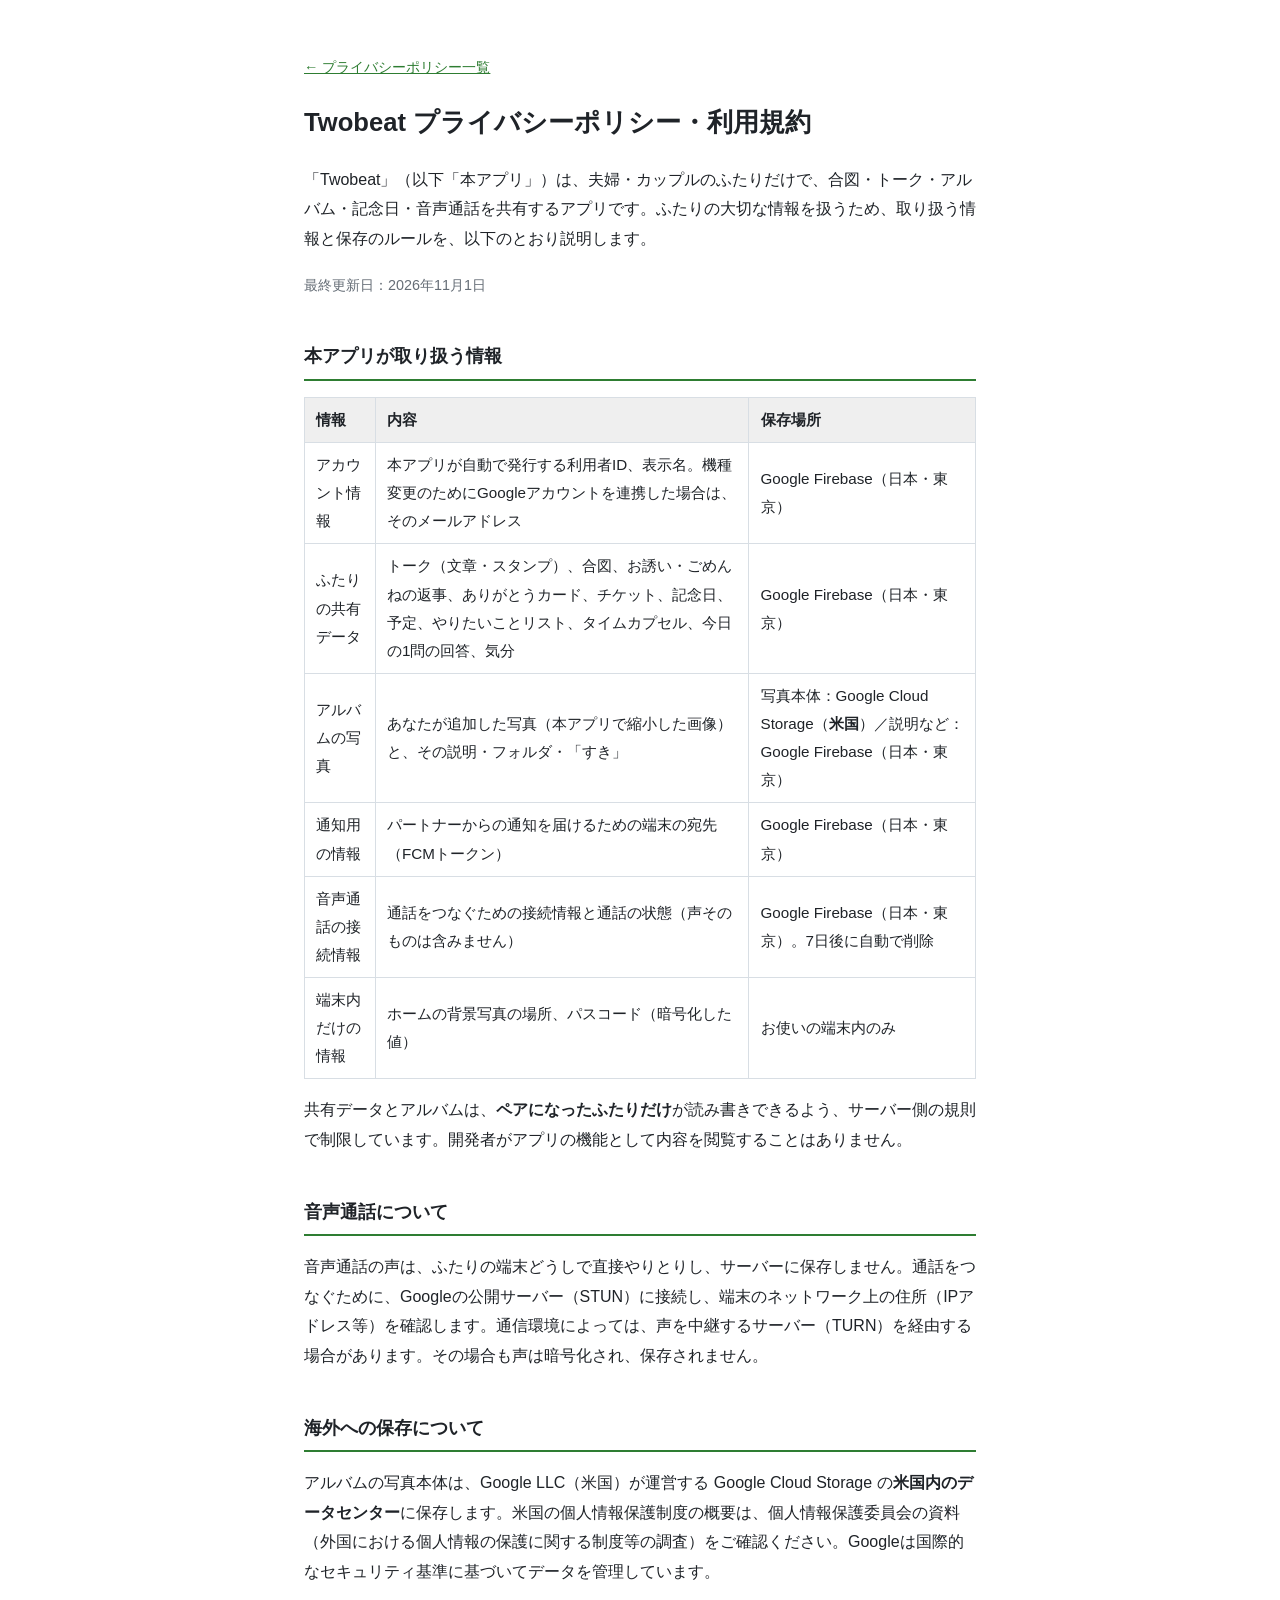
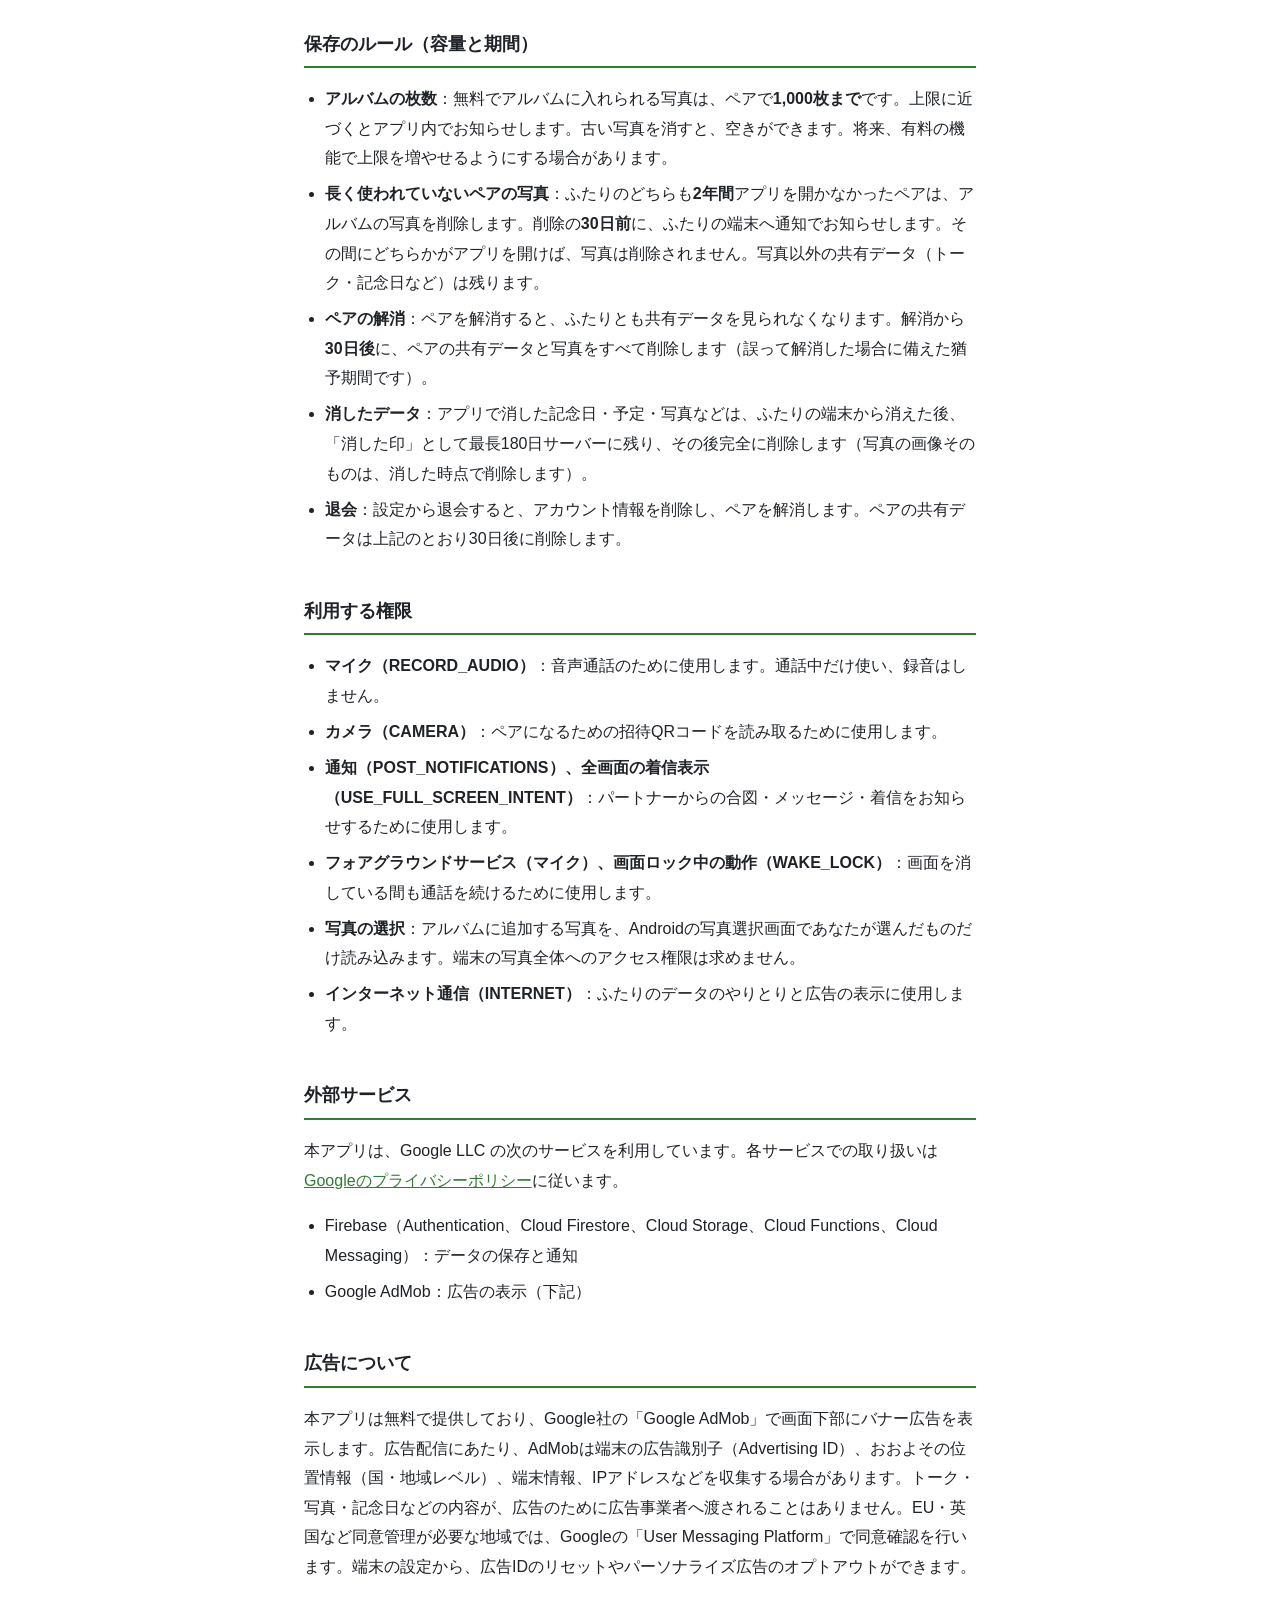
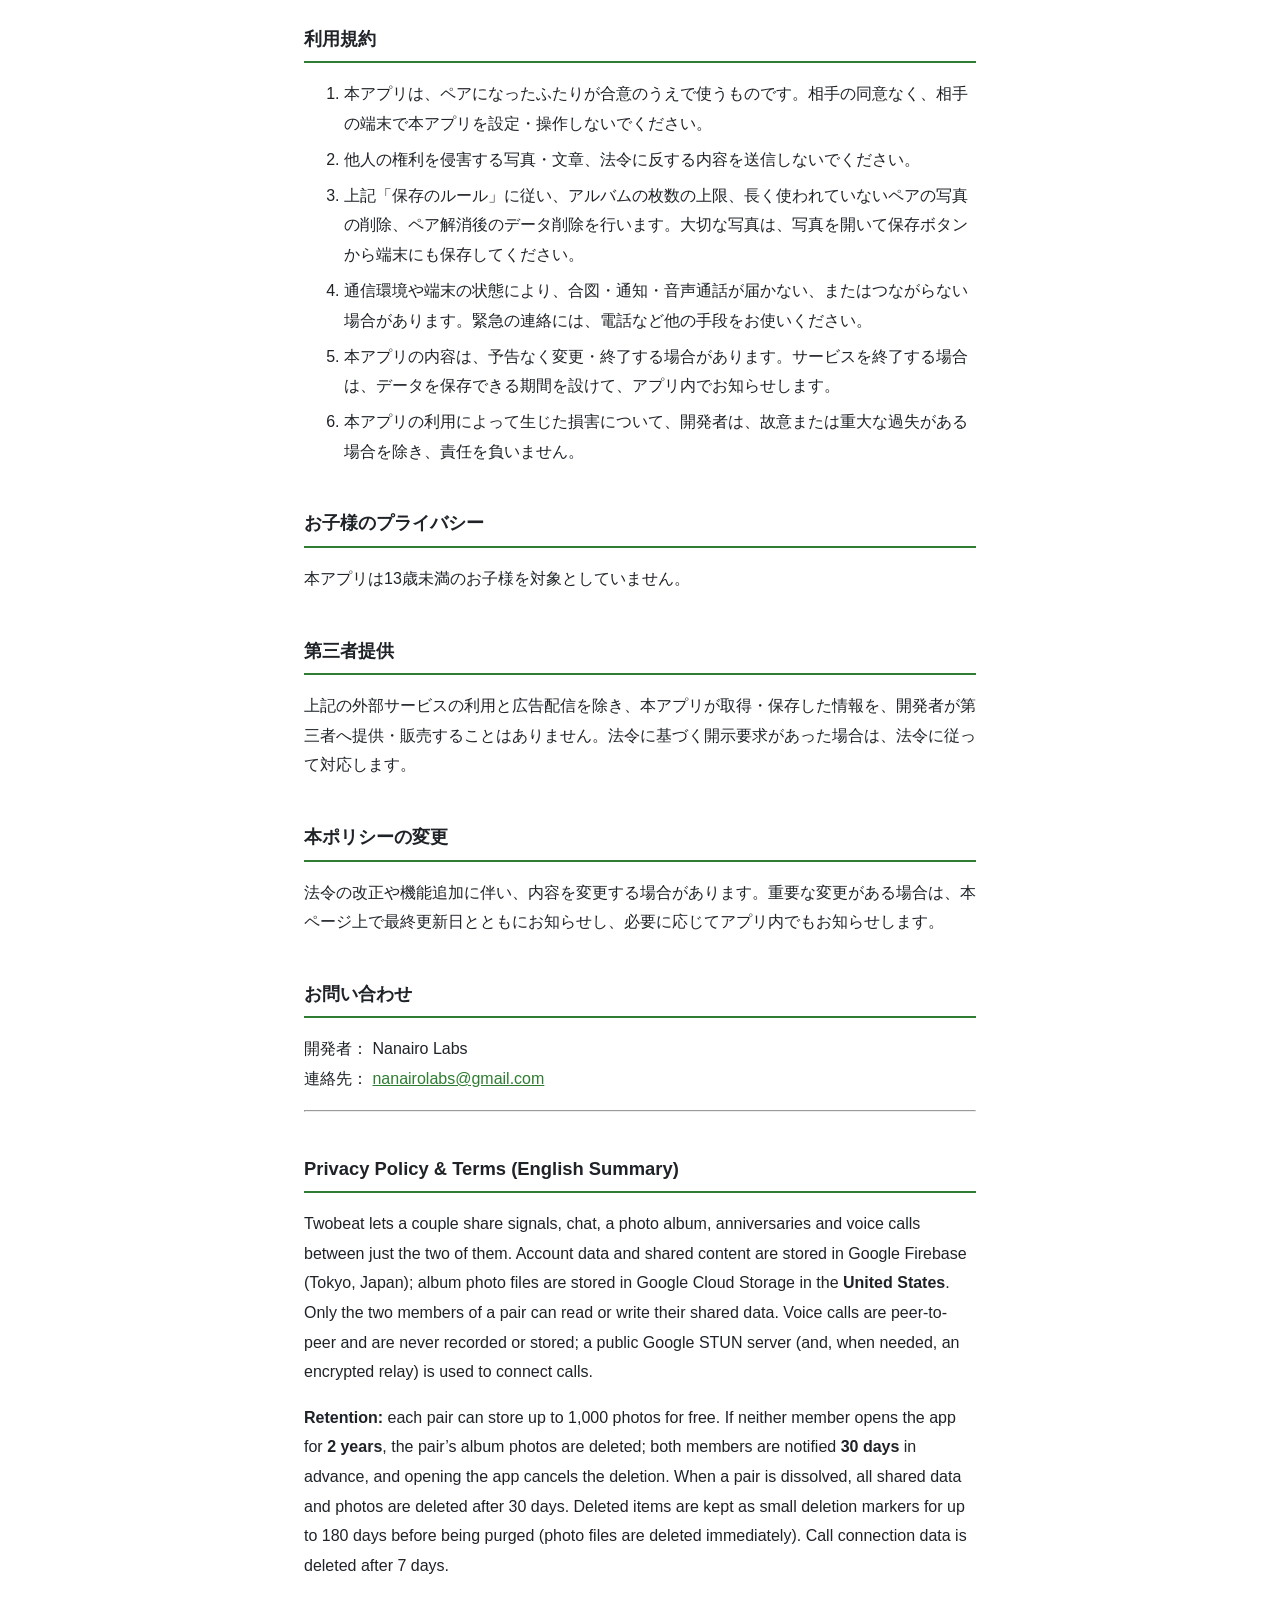
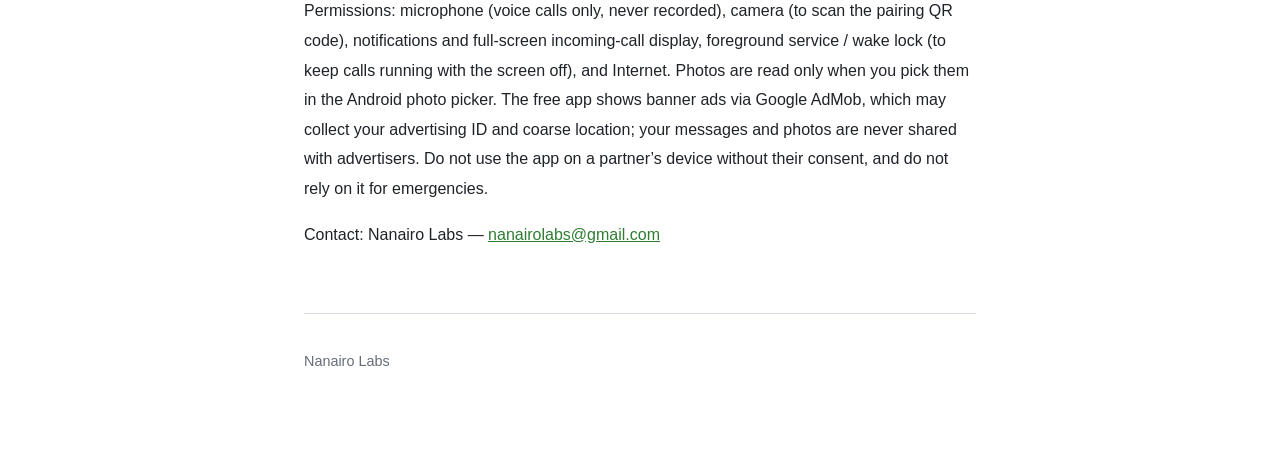
==== privacy/twobeat.html @ 0a3fe404 "Add Twobeat privacy policy and terms Co-Authored-By: Claude Opus 5.5 <noreply@anthropic.com>" ====
<!DOCTYPE html>
<html lang="ja">
<head>
<meta charset="utf-8">
<meta name="viewport" content="width=device-width, initial-scale=1">
<title>Twobeat プライバシーポリシー・利用規約 | Nanairo Labs</title>
<link rel="stylesheet" href="style.css">
</head>
<body>
<main>
<p class="back"><a href="./">&larr; プライバシーポリシー一覧</a></p>
<h1>Twobeat プライバシーポリシー・利用規約</h1>
<p class="pp-lede">「Twobeat」（以下「本アプリ」）は、夫婦・カップルのふたりだけで、合図・トーク・アルバム・記念日・音声通話を共有するアプリです。ふたりの大切な情報を扱うため、取り扱う情報と保存のルールを、以下のとおり説明します。</p>
<p><em>最終更新日：2026年11月1日</em></p>

<h2>本アプリが取り扱う情報</h2>
<table>
<thead>
<tr><th>情報</th><th>内容</th><th>保存場所</th></tr>
</thead>
<tbody>
<tr><td>アカウント情報</td><td>本アプリが自動で発行する利用者ID、表示名。機種変更のためにGoogleアカウントを連携した場合は、そのメールアドレス</td><td>Google Firebase（日本・東京）</td></tr>
<tr><td>ふたりの共有データ</td><td>トーク（文章・スタンプ）、合図、お誘い・ごめんねの返事、ありがとうカード、チケット、記念日、予定、やりたいことリスト、タイムカプセル、今日の1問の回答、気分</td><td>Google Firebase（日本・東京）</td></tr>
<tr><td>アルバムの写真</td><td>あなたが追加した写真（本アプリで縮小した画像）と、その説明・フォルダ・「すき」</td><td>写真本体：Google Cloud Storage（<strong>米国</strong>）／説明など：Google Firebase（日本・東京）</td></tr>
<tr><td>通知用の情報</td><td>パートナーからの通知を届けるための端末の宛先（FCMトークン）</td><td>Google Firebase（日本・東京）</td></tr>
<tr><td>音声通話の接続情報</td><td>通話をつなぐための接続情報と通話の状態（声そのものは含みません）</td><td>Google Firebase（日本・東京）。7日後に自動で削除</td></tr>
<tr><td>端末内だけの情報</td><td>ホームの背景写真の場所、パスコード（暗号化した値）</td><td>お使いの端末内のみ</td></tr>
</tbody>
</table>
<p>共有データとアルバムは、<strong>ペアになったふたりだけ</strong>が読み書きできるよう、サーバー側の規則で制限しています。開発者がアプリの機能として内容を閲覧することはありません。</p>

<h2>音声通話について</h2>
<p>音声通話の声は、ふたりの端末どうしで直接やりとりし、サーバーに保存しません。通話をつなぐために、Googleの公開サーバー（STUN）に接続し、端末のネットワーク上の住所（IPアドレス等）を確認します。通信環境によっては、声を中継するサーバー（TURN）を経由する場合があります。その場合も声は暗号化され、保存されません。</p>

<h2>海外への保存について</h2>
<p>アルバムの写真本体は、Google LLC（米国）が運営する Google Cloud Storage の<strong>米国内のデータセンター</strong>に保存します。米国の個人情報保護制度の概要は、個人情報保護委員会の資料（外国における個人情報の保護に関する制度等の調査）をご確認ください。Googleは国際的なセキュリティ基準に基づいてデータを管理しています。</p>

<h2>保存のルール（容量と期間）</h2>
<ul>
<li><strong>アルバムの枚数</strong>：無料でアルバムに入れられる写真は、ペアで<strong>1,000枚まで</strong>です。上限に近づくとアプリ内でお知らせします。古い写真を消すと、空きができます。将来、有料の機能で上限を増やせるようにする場合があります。</li>
<li><strong>長く使われていないペアの写真</strong>：ふたりのどちらも<strong>2年間</strong>アプリを開かなかったペアは、アルバムの写真を削除します。削除の<strong>30日前</strong>に、ふたりの端末へ通知でお知らせします。その間にどちらかがアプリを開けば、写真は削除されません。写真以外の共有データ（トーク・記念日など）は残ります。</li>
<li><strong>ペアの解消</strong>：ペアを解消すると、ふたりとも共有データを見られなくなります。解消から<strong>30日後</strong>に、ペアの共有データと写真をすべて削除します（誤って解消した場合に備えた猶予期間です）。</li>
<li><strong>消したデータ</strong>：アプリで消した記念日・予定・写真などは、ふたりの端末から消えた後、「消した印」として最長180日サーバーに残り、その後完全に削除します（写真の画像そのものは、消した時点で削除します）。</li>
<li><strong>退会</strong>：設定から退会すると、アカウント情報を削除し、ペアを解消します。ペアの共有データは上記のとおり30日後に削除します。</li>
</ul>

<h2>利用する権限</h2>
<ul>
<li><strong>マイク（RECORD_AUDIO）</strong>：音声通話のために使用します。通話中だけ使い、録音はしません。</li>
<li><strong>カメラ（CAMERA）</strong>：ペアになるための招待QRコードを読み取るために使用します。</li>
<li><strong>通知（POST_NOTIFICATIONS）、全画面の着信表示（USE_FULL_SCREEN_INTENT）</strong>：パートナーからの合図・メッセージ・着信をお知らせするために使用します。</li>
<li><strong>フォアグラウンドサービス（マイク）、画面ロック中の動作（WAKE_LOCK）</strong>：画面を消している間も通話を続けるために使用します。</li>
<li><strong>写真の選択</strong>：アルバムに追加する写真を、Androidの写真選択画面であなたが選んだものだけ読み込みます。端末の写真全体へのアクセス権限は求めません。</li>
<li><strong>インターネット通信（INTERNET）</strong>：ふたりのデータのやりとりと広告の表示に使用します。</li>
</ul>

<h2>外部サービス</h2>
<p>本アプリは、Google LLC の次のサービスを利用しています。各サービスでの取り扱いは<a href="https://policies.google.com/privacy" target="_blank" rel="noopener">Googleのプライバシーポリシー</a>に従います。</p>
<ul>
<li>Firebase（Authentication、Cloud Firestore、Cloud Storage、Cloud Functions、Cloud Messaging）：データの保存と通知</li>
<li>Google AdMob：広告の表示（下記）</li>
</ul>

<h2>広告について</h2>
<p>本アプリは無料で提供しており、Google社の「Google AdMob」で画面下部にバナー広告を表示します。広告配信にあたり、AdMobは端末の広告識別子（Advertising ID）、おおよその位置情報（国・地域レベル）、端末情報、IPアドレスなどを収集する場合があります。トーク・写真・記念日などの内容が、広告のために広告事業者へ渡されることはありません。EU・英国など同意管理が必要な地域では、Googleの「User Messaging Platform」で同意確認を行います。端末の設定から、広告IDのリセットやパーソナライズ広告のオプトアウトができます。</p>

<h2>利用規約</h2>
<ol>
<li>本アプリは、ペアになったふたりが合意のうえで使うものです。相手の同意なく、相手の端末で本アプリを設定・操作しないでください。</li>
<li>他人の権利を侵害する写真・文章、法令に反する内容を送信しないでください。</li>
<li>上記「保存のルール」に従い、アルバムの枚数の上限、長く使われていないペアの写真の削除、ペア解消後のデータ削除を行います。大切な写真は、写真を開いて保存ボタンから端末にも保存してください。</li>
<li>通信環境や端末の状態により、合図・通知・音声通話が届かない、またはつながらない場合があります。緊急の連絡には、電話など他の手段をお使いください。</li>
<li>本アプリの内容は、予告なく変更・終了する場合があります。サービスを終了する場合は、データを保存できる期間を設けて、アプリ内でお知らせします。</li>
<li>本アプリの利用によって生じた損害について、開発者は、故意または重大な過失がある場合を除き、責任を負いません。</li>
</ol>

<h2>お子様のプライバシー</h2>
<p>本アプリは13歳未満のお子様を対象としていません。</p>

<h2>第三者提供</h2>
<p>上記の外部サービスの利用と広告配信を除き、本アプリが取得・保存した情報を、開発者が第三者へ提供・販売することはありません。法令に基づく開示要求があった場合は、法令に従って対応します。</p>

<h2>本ポリシーの変更</h2>
<p>法令の改正や機能追加に伴い、内容を変更する場合があります。重要な変更がある場合は、本ページ上で最終更新日とともにお知らせし、必要に応じてアプリ内でもお知らせします。</p>

<h2>お問い合わせ</h2>
<p>開発者： Nanairo Labs<br />
連絡先： <a href="mailto:nanairolabs@gmail.com">nanairolabs@gmail.com</a></p>
<hr>
<h2>Privacy Policy &amp; Terms (English Summary)</h2>
<p>Twobeat lets a couple share signals, chat, a photo album, anniversaries and voice calls between just the two of them. Account data and shared content are stored in Google Firebase (Tokyo, Japan); album photo files are stored in Google Cloud Storage in the <strong>United States</strong>. Only the two members of a pair can read or write their shared data. Voice calls are peer-to-peer and are never recorded or stored; a public Google STUN server (and, when needed, an encrypted relay) is used to connect calls.</p>
<p><strong>Retention:</strong> each pair can store up to 1,000 photos for free. If neither member opens the app for <strong>2 years</strong>, the pair&#8217;s album photos are deleted; both members are notified <strong>30 days</strong> in advance, and opening the app cancels the deletion. When a pair is dissolved, all shared data and photos are deleted after 30 days. Deleted items are kept as small deletion markers for up to 180 days before being purged (photo files are deleted immediately). Call connection data is deleted after 7 days.</p>
<p>Permissions: microphone (voice calls only, never recorded), camera (to scan the pairing QR code), notifications and full-screen incoming-call display, foreground service / wake lock (to keep calls running with the screen off), and Internet. Photos are read only when you pick them in the Android photo picker. The free app shows banner ads via Google AdMob, which may collect your advertising ID and coarse location; your messages and photos are never shared with advertisers. Do not use the app on a partner&#8217;s device without their consent, and do not rely on it for emergencies.</p>
<p>Contact: Nanairo Labs &mdash; <a href="mailto:nanairolabs@gmail.com">nanairolabs@gmail.com</a></p>

<footer>
<p>Nanairo Labs</p>
</footer>
</main>
</body>
</html>
---- privacy/style.css ----
:root { color-scheme: light dark; --fg: #1f2328; --bg: #ffffff; --muted: #656d76; --accent: #2e7d32; --line: #d8dee4; }
@media (prefers-color-scheme: dark) {
  :root { --fg: #e6edf3; --bg: #0d1117; --muted: #9198a1; --accent: #7ee787; --line: #30363d; }
}
* { box-sizing: border-box; }
body { margin: 0; background: var(--bg); color: var(--fg);
  font-family: -apple-system, "Segoe UI", "Yu Gothic UI", "Hiragino Sans", sans-serif;
  line-height: 1.85; }
main { max-width: 44rem; margin: 0 auto; padding: 2.5rem 1rem 4rem; }
h1 { font-size: 1.6rem; line-height: 1.4; margin: 0 0 1.5rem; }
h2 { font-size: 1.15rem; margin-top: 2.5rem; padding-bottom: .35rem; border-bottom: 2px solid var(--accent); }
a { color: var(--accent); }
ul { padding-left: 1.3rem; }
li { margin: .4rem 0; }
em { color: var(--muted); font-style: normal; font-size: .9rem; }
table { border-collapse: collapse; width: 100%; margin: 1rem 0; font-size: .95rem; }
th, td { border: 1px solid var(--line); padding: .5rem .7rem; text-align: left; }
th { background: rgba(127,127,127,.12); }
.back { font-size: .9rem; margin-bottom: 1.5rem; }
.applist { list-style: none; padding: 0; }
.applist li { border-bottom: 1px solid var(--line); }
.applist a { display: block; padding: .9rem .2rem; text-decoration: none; }
.applist a:hover { background: rgba(127,127,127,.08); }
footer { margin-top: 4rem; padding-top: 1.2rem; border-top: 1px solid var(--line);
  color: var(--muted); font-size: .9rem; }
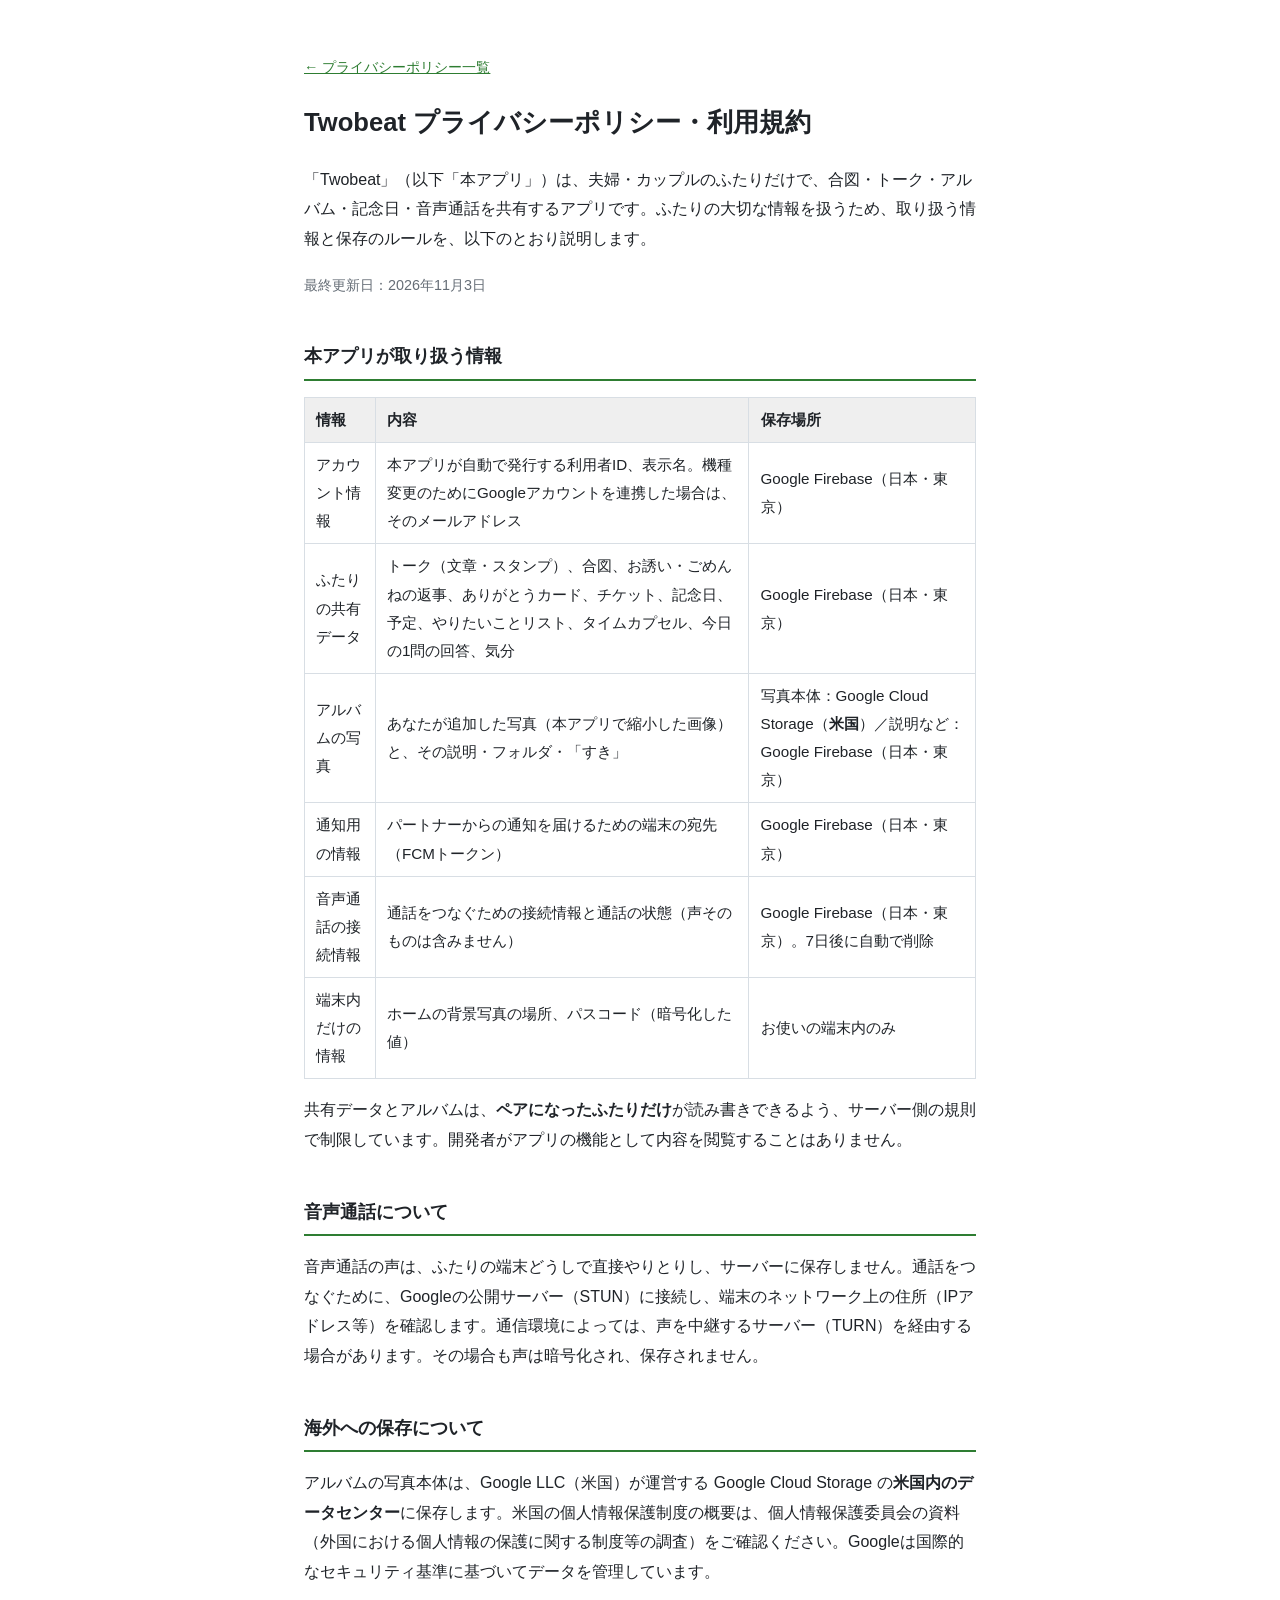
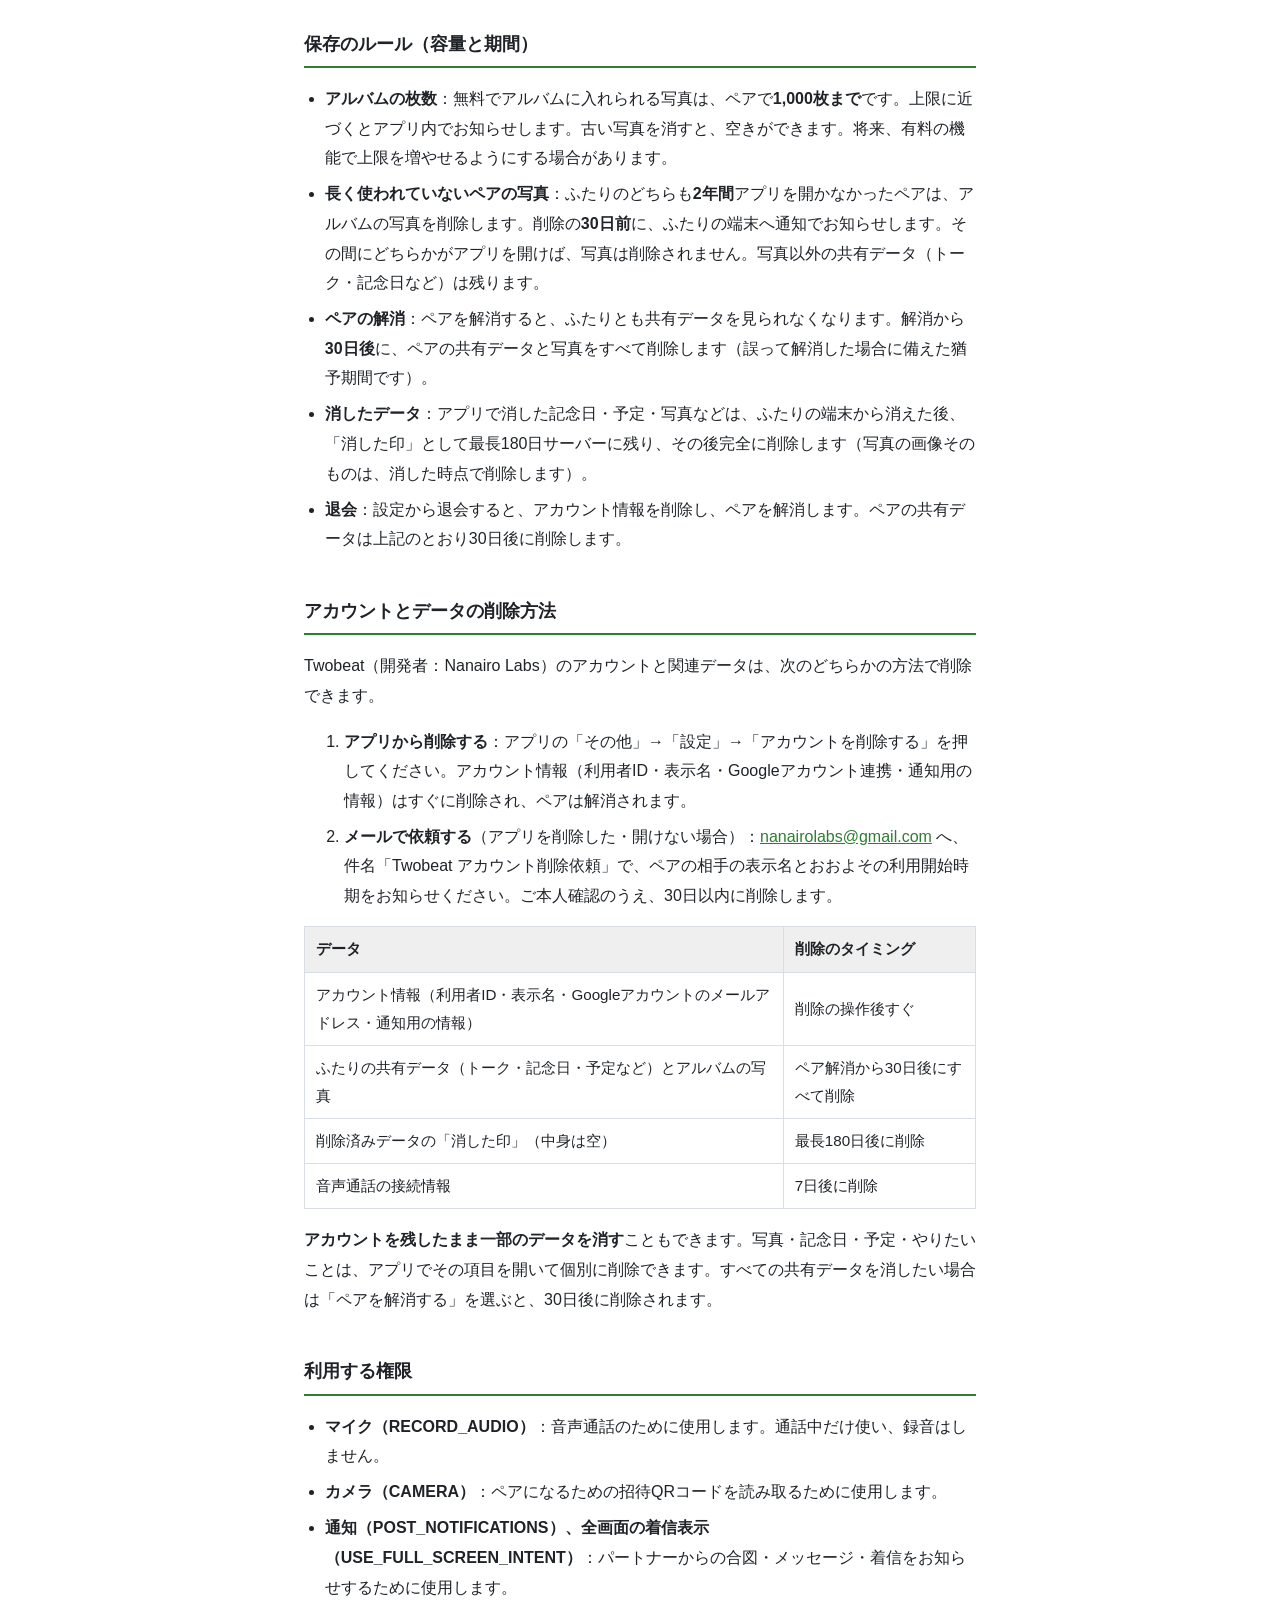
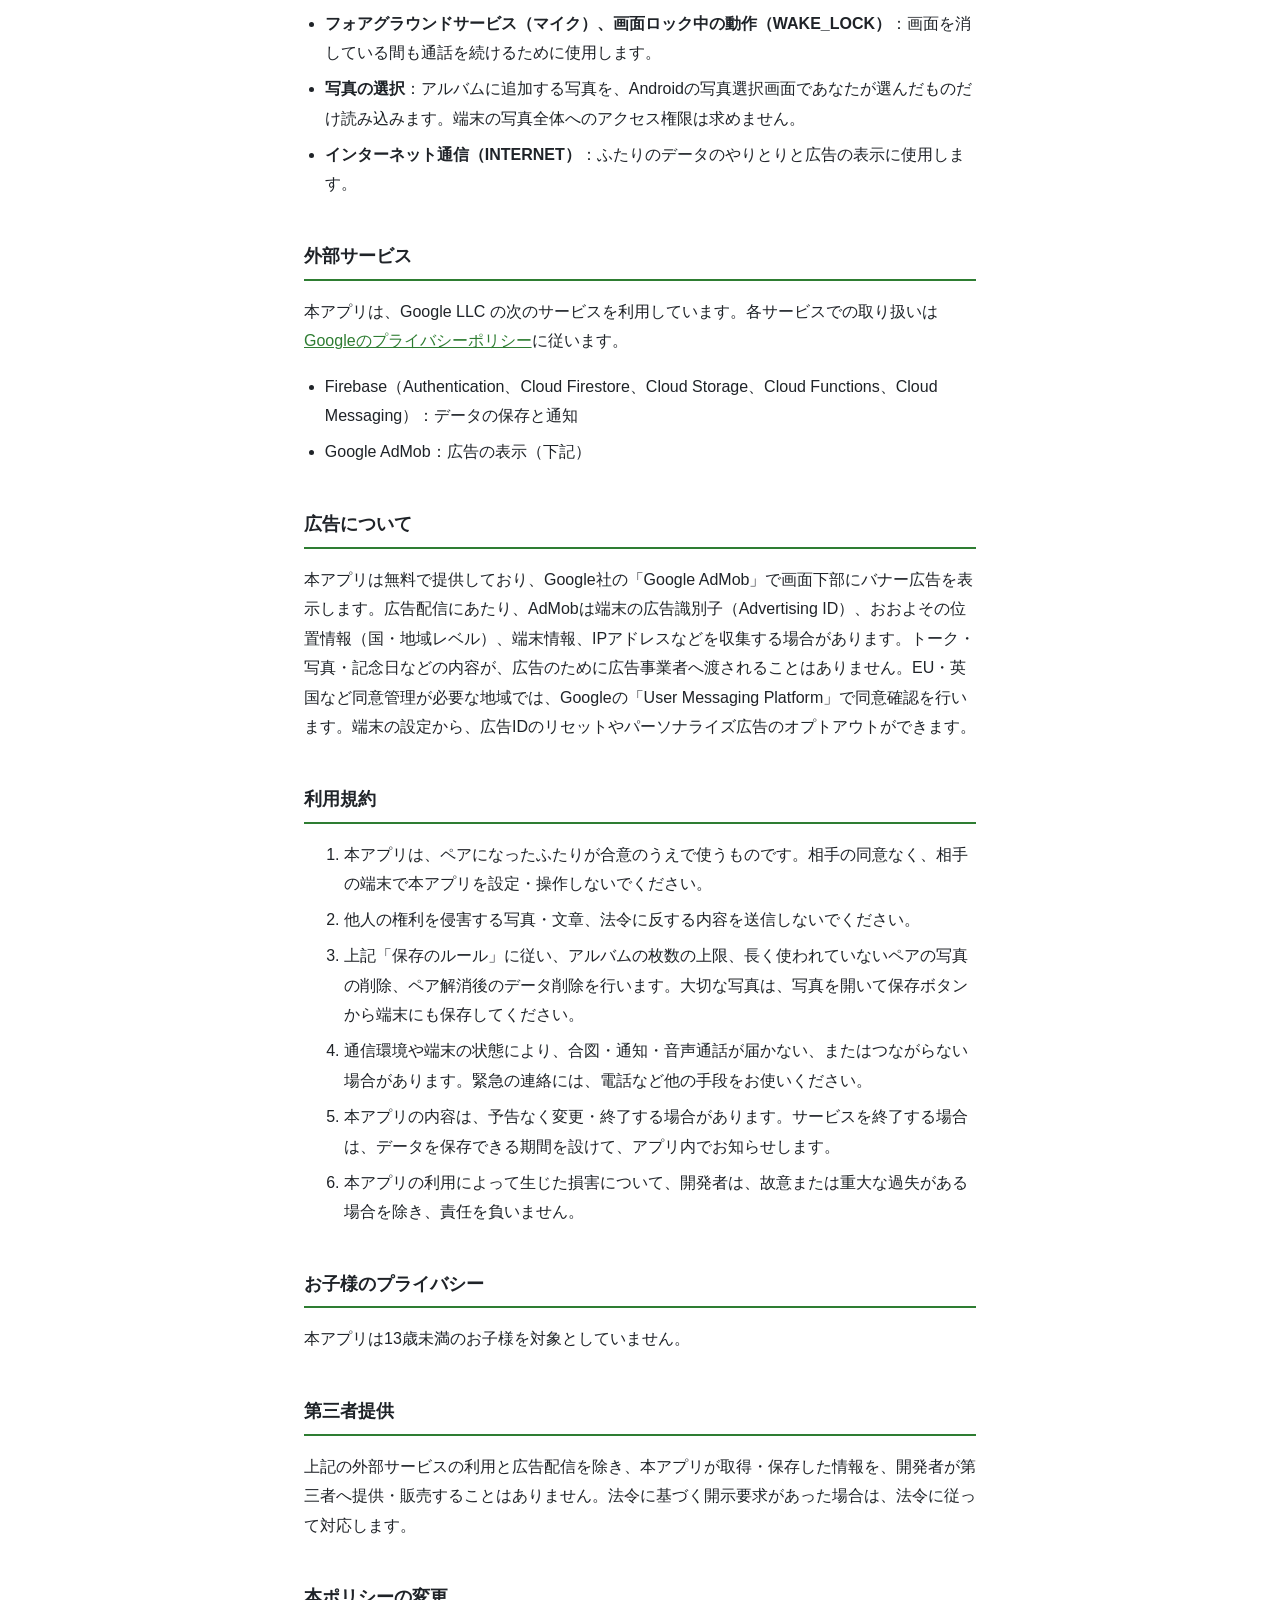
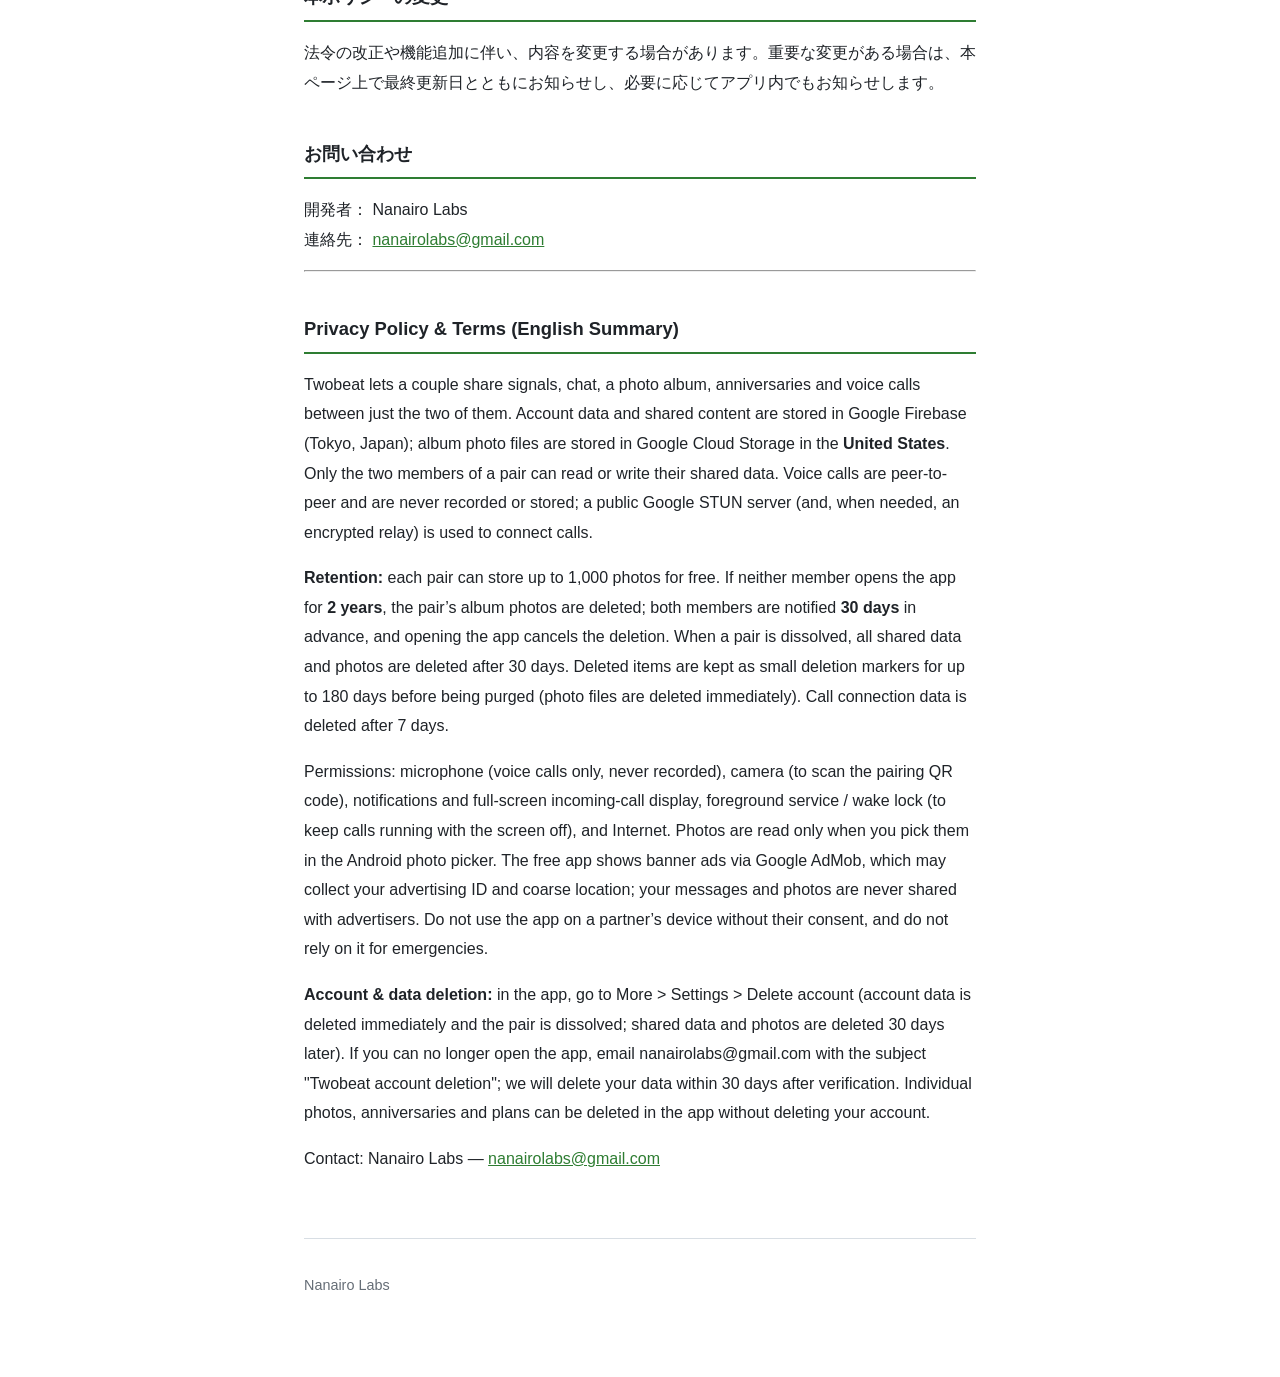
==== commit bbfa1cc6: "Twobeat: add account and data deletion section Co-Authored-By: Claude Opus 5.5 <noreply@anthropic.co" ====
--- a/privacy/twobeat.html
+++ b/privacy/twobeat.html
@@ -11,7 +11,7 @@
 <p class="back"><a href="./">&larr; プライバシーポリシー一覧</a></p>
 <h1>Twobeat プライバシーポリシー・利用規約</h1>
 <p class="pp-lede">「Twobeat」（以下「本アプリ」）は、夫婦・カップルのふたりだけで、合図・トーク・アルバム・記念日・音声通話を共有するアプリです。ふたりの大切な情報を扱うため、取り扱う情報と保存のルールを、以下のとおり説明します。</p>
-<p><em>最終更新日：2026年11月1日</em></p>
+<p><em>最終更新日：2026年11月3日</em></p>
 
 <h2>本アプリが取り扱う情報</h2>
 <table>
@@ -43,6 +43,25 @@
 <li><strong>消したデータ</strong>：アプリで消した記念日・予定・写真などは、ふたりの端末から消えた後、「消した印」として最長180日サーバーに残り、その後完全に削除します（写真の画像そのものは、消した時点で削除します）。</li>
 <li><strong>退会</strong>：設定から退会すると、アカウント情報を削除し、ペアを解消します。ペアの共有データは上記のとおり30日後に削除します。</li>
 </ul>
+
+<h2 id="delete-account">アカウントとデータの削除方法</h2>
+<p>Twobeat（開発者：Nanairo Labs）のアカウントと関連データは、次のどちらかの方法で削除できます。</p>
+<ol>
+<li><strong>アプリから削除する</strong>：アプリの「その他」→「設定」→「アカウントを削除する」を押してください。アカウント情報（利用者ID・表示名・Googleアカウント連携・通知用の情報）はすぐに削除され、ペアは解消されます。</li>
+<li><strong>メールで依頼する</strong>（アプリを削除した・開けない場合）：<a href="mailto:nanairolabs@gmail.com?subject=Twobeat%20%E3%82%A2%E3%82%AB%E3%82%A6%E3%83%B3%E3%83%88%E5%89%8A%E9%99%A4%E4%BE%9D%E9%A0%BC">nanairolabs@gmail.com</a> へ、件名「Twobeat アカウント削除依頼」で、ペアの相手の表示名とおおよその利用開始時期をお知らせください。ご本人確認のうえ、30日以内に削除します。</li>
+</ol>
+<table>
+<thead>
+<tr><th>データ</th><th>削除のタイミング</th></tr>
+</thead>
+<tbody>
+<tr><td>アカウント情報（利用者ID・表示名・Googleアカウントのメールアドレス・通知用の情報）</td><td>削除の操作後すぐ</td></tr>
+<tr><td>ふたりの共有データ（トーク・記念日・予定など）とアルバムの写真</td><td>ペア解消から30日後にすべて削除</td></tr>
+<tr><td>削除済みデータの「消した印」（中身は空）</td><td>最長180日後に削除</td></tr>
+<tr><td>音声通話の接続情報</td><td>7日後に削除</td></tr>
+</tbody>
+</table>
+<p><strong>アカウントを残したまま一部のデータを消す</strong>こともできます。写真・記念日・予定・やりたいことは、アプリでその項目を開いて個別に削除できます。すべての共有データを消したい場合は「ペアを解消する」を選ぶと、30日後に削除されます。</p>
 
 <h2>利用する権限</h2>
 <ul>
@@ -91,6 +110,7 @@
 <p>Twobeat lets a couple share signals, chat, a photo album, anniversaries and voice calls between just the two of them. Account data and shared content are stored in Google Firebase (Tokyo, Japan); album photo files are stored in Google Cloud Storage in the <strong>United States</strong>. Only the two members of a pair can read or write their shared data. Voice calls are peer-to-peer and are never recorded or stored; a public Google STUN server (and, when needed, an encrypted relay) is used to connect calls.</p>
 <p><strong>Retention:</strong> each pair can store up to 1,000 photos for free. If neither member opens the app for <strong>2 years</strong>, the pair&#8217;s album photos are deleted; both members are notified <strong>30 days</strong> in advance, and opening the app cancels the deletion. When a pair is dissolved, all shared data and photos are deleted after 30 days. Deleted items are kept as small deletion markers for up to 180 days before being purged (photo files are deleted immediately). Call connection data is deleted after 7 days.</p>
 <p>Permissions: microphone (voice calls only, never recorded), camera (to scan the pairing QR code), notifications and full-screen incoming-call display, foreground service / wake lock (to keep calls running with the screen off), and Internet. Photos are read only when you pick them in the Android photo picker. The free app shows banner ads via Google AdMob, which may collect your advertising ID and coarse location; your messages and photos are never shared with advertisers. Do not use the app on a partner&#8217;s device without their consent, and do not rely on it for emergencies.</p>
+<p><strong>Account &amp; data deletion:</strong> in the app, go to More &gt; Settings &gt; Delete account (account data is deleted immediately and the pair is dissolved; shared data and photos are deleted 30 days later). If you can no longer open the app, email nanairolabs@gmail.com with the subject &quot;Twobeat account deletion&quot;; we will delete your data within 30 days after verification. Individual photos, anniversaries and plans can be deleted in the app without deleting your account.</p>
 <p>Contact: Nanairo Labs &mdash; <a href="mailto:nanairolabs@gmail.com">nanairolabs@gmail.com</a></p>
 
 <footer>
